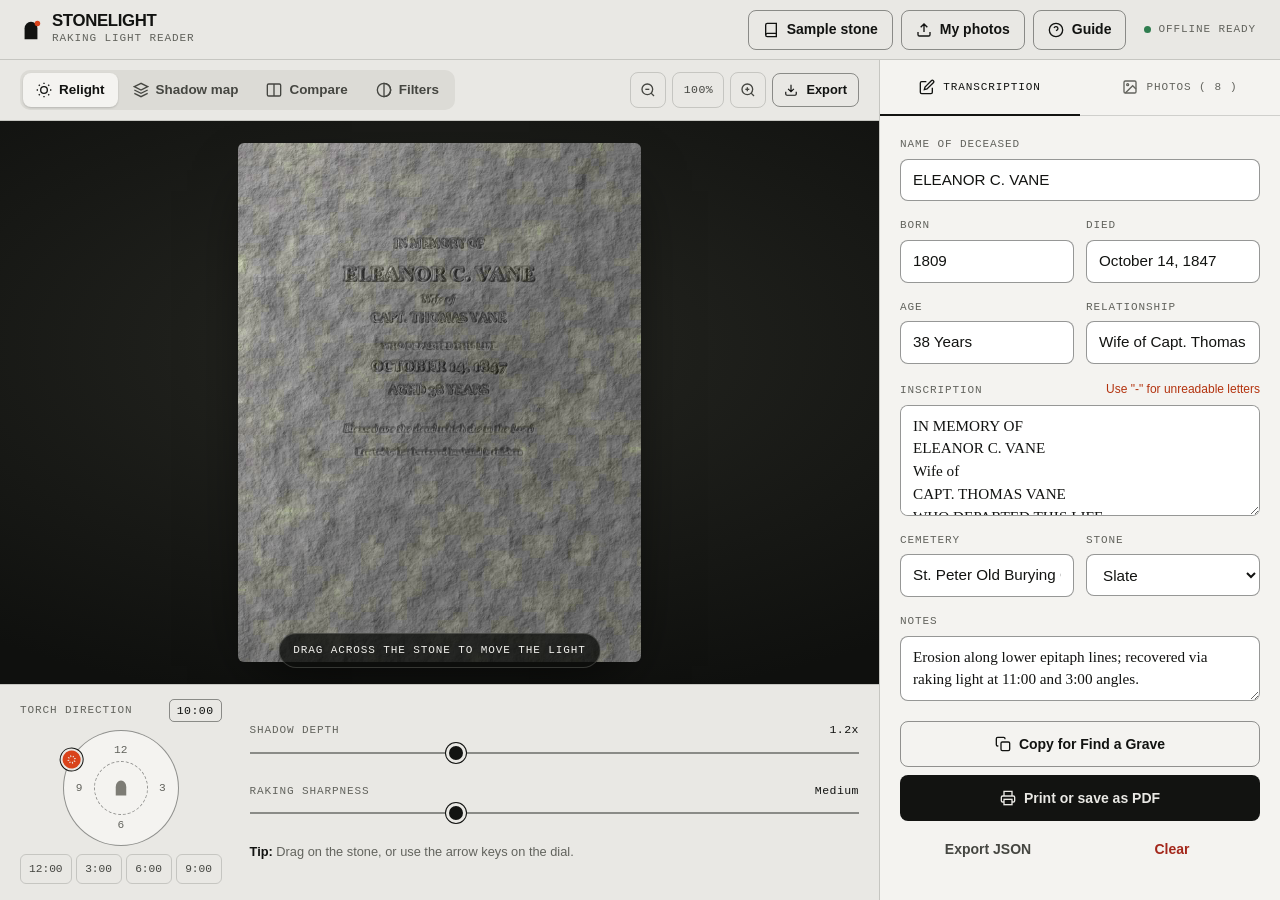
==== app.html @ de63bffd "Add landing page with live relight demo and redesign the app UI" ====
<!DOCTYPE html>
<html lang="en">
<head>
  <meta charset="UTF-8">
  <meta name="viewport" content="width=device-width, initial-scale=1.0">
  <title>Stonelight - Raking light reader</title>
  <link rel="icon" type="image/svg+xml" href="favicon.svg">
  <link rel="alternate icon" href="favicon.ico">
  <link rel="manifest" href="manifest.webmanifest">
  <meta name="theme-color" content="#e9e8e4">
  <link rel="stylesheet" href="css/base.css">
  <link rel="stylesheet" href="css/app.css">
</head>
<body class="app">
  <header class="app-header">
    <a class="brand" href="index.html" aria-label="Stonelight home">
      <span class="brand-icon">
        <svg viewBox="0 0 24 24" width="22" height="22" aria-hidden="true">
          <path d="M5 22V10a7 7 0 0 1 14 0v12z" fill="currentColor"/>
          <circle cx="19" cy="5" r="3" fill="var(--signal)"/>
        </svg>
      </span>
      <div>
        <h1 class="brand-title">Stonelight</h1>
        <p class="brand-desc">Raking light reader</p>
      </div>
    </a>

    <div class="header-actions">
      <button id="btn-load-sample" class="btn btn-secondary" title="Load calibrated reference sample stone">
        <svg viewBox="0 0 24 24" width="16" height="16" fill="none" stroke="currentColor" stroke-width="2">
          <path d="M4 19.5A2.5 2.5 0 0 1 6.5 17H20"/>
          <path d="M6.5 2H20v20H6.5A2.5 2.5 0 0 1 4 19.5v-15A2.5 2.5 0 0 1 6.5 2z"/>
        </svg>
        Sample stone
      </button>
      <button id="btn-open-upload" class="btn btn-secondary">
        <svg viewBox="0 0 24 24" width="16" height="16" fill="none" stroke="currentColor" stroke-width="2">
          <path d="M21 15v4a2 2 0 0 1-2 2H5a2 2 0 0 1-2-2v-4M17 8l-5-5-5 5M12 3v12"/>
        </svg>
        My photos
      </button>
      <button id="btn-open-guide" class="btn btn-secondary">
        <svg viewBox="0 0 24 24" width="16" height="16" fill="none" stroke="currentColor" stroke-width="2">
          <circle cx="12" cy="12" r="10"/>
          <path d="M9.09 9a3 3 0 0 1 5.83 1c0 2-3 3-3 3M12 17h.01"/>
        </svg>
        Guide
      </button>
      <span id="badge-offline" class="pill-badge pill-offline">
        <span class="status-dot"></span> Offline ready
      </span>
    </div>
  </header>

  <main class="main-layout">
    <section class="viewer-section">
      <div class="viewer-toolbar-tabs">
        <div class="tab-group">
          <button class="view-tab active" data-view="relight">
            <svg viewBox="0 0 24 24" width="16" height="16" fill="none" stroke="currentColor" stroke-width="2">
              <circle cx="12" cy="12" r="5"/>
              <line x1="12" y1="1" x2="12" y2="3"/>
              <line x1="12" y1="21" x2="12" y2="23"/>
              <line x1="4.22" y1="4.22" x2="5.64" y2="5.64"/>
              <line x1="18.36" y1="18.36" x2="19.78" y2="19.78"/>
              <line x1="1" y1="12" x2="3" y2="12"/>
              <line x1="21" y1="12" x2="23" y2="12"/>
              <line x1="4.22" y1="19.78" x2="5.64" y2="18.36"/>
              <line x1="18.36" y1="5.64" x2="19.78" y2="4.22"/>
            </svg>
            Relight
          </button>
          <button class="view-tab" data-view="shadowmap">
            <svg viewBox="0 0 24 24" width="16" height="16" fill="none" stroke="currentColor" stroke-width="2">
              <polygon points="12 2 2 7 12 12 22 7 12 2"/>
              <polyline points="2 17 12 22 22 17"/>
              <polyline points="2 12 12 17 22 12"/>
            </svg>
            Shadow map
          </button>
          <button class="view-tab" data-view="compare">
            <svg viewBox="0 0 24 24" width="16" height="16" fill="none" stroke="currentColor" stroke-width="2">
              <rect x="2" y="3" width="20" height="18" rx="2"/>
              <line x1="12" y1="3" x2="12" y2="21"/>
            </svg>
            Compare
          </button>
          <button class="view-tab" data-view="filter">
            <svg viewBox="0 0 24 24" width="16" height="16" fill="none" stroke="currentColor" stroke-width="2">
              <circle cx="12" cy="12" r="10"/>
              <path d="M12 2a10 10 0 0 1 0 20z"/>
            </svg>
            Filters
          </button>
        </div>

        <div class="viewer-actions">
          <button id="btn-zoom-out" class="icon-btn" title="Zoom Out" aria-label="Zoom Out">
            <svg viewBox="0 0 24 24" width="16" height="16" fill="none" stroke="currentColor" stroke-width="2">
              <circle cx="11" cy="11" r="8"/>
              <line x1="21" y1="21" x2="16.65" y2="16.65"/>
              <line x1="8" y1="11" x2="14" y2="11"/>
            </svg>
          </button>
          <button id="btn-zoom-reset" class="icon-btn text-btn" title="Reset Zoom">100%</button>
          <button id="btn-zoom-in" class="icon-btn" title="Zoom In" aria-label="Zoom In">
            <svg viewBox="0 0 24 24" width="16" height="16" fill="none" stroke="currentColor" stroke-width="2">
              <circle cx="11" cy="11" r="8"/>
              <line x1="21" y1="21" x2="16.65" y2="16.65"/>
              <line x1="11" y1="8" x2="11" y2="14"/>
              <line x1="8" y1="11" x2="14" y2="11"/>
            </svg>
          </button>
          <button id="btn-save-image" class="btn btn-secondary btn-sm" title="Save current view as PNG">
            <svg viewBox="0 0 24 24" width="14" height="14" fill="none" stroke="currentColor" stroke-width="2">
              <path d="M21 15v4a2 2 0 0 1-2 2H5a2 2 0 0 1-2-2v-4M7 10l5 5 5-5M12 15V3"/>
            </svg>
            Export
          </button>
        </div>
      </div>

      <div class="canvas-viewport" id="viewport-container">
        <canvas id="main-canvas" width="840" height="1080"></canvas>
        <p id="stage-hint" class="stage-hint">Drag across the stone to move the light</p>

        <div id="compare-overlay" class="compare-overlay hidden">
          <div class="compare-divider" id="compare-handle">
            <div class="divider-line"></div>
            <div class="divider-button">
              <svg viewBox="0 0 24 24" width="14" height="14" fill="currentColor">
                <path d="M8 7l-5 5 5 5V7zm8 0v10l5-5-5-5z"/>
              </svg>
            </div>
          </div>
          <div class="compare-badge compare-badge-left">Flash Photo (Flat)</div>
          <div class="compare-badge compare-badge-right">Stonelight Raking View</div>
        </div>

        <div id="loading-spinner" class="loading-spinner hidden">
          <div class="spinner"></div>
          <span id="loading-text">Synthesizing raking light...</span>
        </div>
      </div>

      <div class="controls-panel">
        <div id="relight-controls" class="control-row">
          <div class="dial-container">
            <div class="dial-header">
              <span class="control-label">Torch direction</span>
              <span id="torch-angle-text" class="angle-badge">12:00 (Top)</span>
            </div>
            <div class="clock-dial" id="orbit-dial" tabindex="0" role="slider" aria-label="Virtual Torch Angle" aria-valuemin="1" aria-valuemax="12" aria-valuenow="12" aria-valuetext="12:00 (Top)">
              <div class="clock-face-marks">
                <span class="mark m-12">12</span>
                <span class="mark m-3">3</span>
                <span class="mark m-6">6</span>
                <span class="mark m-9">9</span>
              </div>
              <div class="dial-center-stone">
                <svg viewBox="0 0 24 24" width="18" height="18" fill="currentColor">
                  <path d="M12 2C8 2 5 6 5 11v11h14V11c0-5-3-9-7-9z"/>
                </svg>
              </div>
              <div class="dial-needle" id="dial-needle">
                <div class="torch-dot" id="torch-dot">
                  <svg viewBox="0 0 24 24" width="14" height="14" fill="none" stroke="currentColor" stroke-width="2.5">
                    <path d="M12 2v4M12 18v4M4.93 4.93l2.83 2.83M16.24 16.24l2.83 2.83M2 12h4M18 12h4M4.93 19.07l2.83-2.83M16.24 7.76l2.83-2.83"/>
                  </svg>
                </div>
              </div>
            </div>
            <div class="dial-presets">
              <button class="btn-preset" data-hour="12" aria-label="Set torch to 12 o'clock">12:00</button>
              <button class="btn-preset" data-hour="3" aria-label="Set torch to 3 o'clock">3:00</button>
              <button class="btn-preset" data-hour="6" aria-label="Set torch to 6 o'clock">6:00</button>
              <button class="btn-preset" data-hour="9" aria-label="Set torch to 9 o'clock">9:00</button>
            </div>
          </div>

          <div class="sliders-container">
            <div class="slider-field">
              <div class="slider-label-row">
                <label for="slider-contrast">Shadow depth</label>
                <span id="contrast-val">1.2x</span>
              </div>
              <input type="range" id="slider-contrast" min="0.6" max="2.4" step="0.1" value="1.2">
            </div>

            <div class="slider-field">
              <div class="slider-label-row">
                <label for="slider-graze">Raking sharpness</label>
                <span id="graze-val">Medium</span>
              </div>
              <input type="range" id="slider-graze" min="1" max="4" step="1" value="2">
            </div>

            <div class="slider-hint">
              <span>Tip:</span> Drag on the stone, or use the arrow keys on the dial.
            </div>
          </div>
        </div>

        <div id="shadowmap-controls" class="control-row hidden">
          <div class="mode-options">
            <span class="control-label">Mode</span>
            <div class="pill-selector">
              <button class="pill-btn active" data-mapmode="relief">Chisel relief</button>
              <button class="pill-btn" data-mapmode="rubbing">Slate rubbing</button>
              <button class="pill-btn" data-mapmode="variance">Variance</button>
            </div>
          </div>
          <div class="slider-field shadow-slider-field">
            <div class="slider-label-row">
              <label for="slider-map-intensity">Feature Boost</label>
              <span id="map-intensity-val">1.4x</span>
            </div>
            <input type="range" id="slider-map-intensity" min="0.8" max="2.5" step="0.1" value="1.4">
          </div>
        </div>

        <div id="filter-controls" class="control-row hidden">
          <div class="mode-options">
            <span class="control-label">Filter</span>
            <div class="pill-selector">
              <button class="pill-btn active" data-filter="emboss">Emboss</button>
              <button class="pill-btn" data-filter="invert">Invert</button>
              <button class="pill-btn" data-filter="highpass">High-pass</button>
              <button class="pill-btn" data-filter="clahe">Contrast</button>
            </div>
          </div>
        </div>
      </div>
    </section>

    <aside class="sidebar-section">
      <div class="sidebar-tabs">
        <button class="side-tab active" data-side="transcribe">
          <svg viewBox="0 0 24 24" width="16" height="16" fill="none" stroke="currentColor" stroke-width="2">
            <path d="M11 4H4a2 2 0 0 0-2 2v14a2 2 0 0 0 2 2h14a2 2 0 0 0 2-2v-7M18.5 2.5a2.121 2.121 0 0 1 3 3L12 15l-4 1 1-4 9.5-9.5z"/>
          </svg>
          Transcription
        </button>
        <button class="side-tab" data-side="photos">
          <svg viewBox="0 0 24 24" width="16" height="16" fill="none" stroke="currentColor" stroke-width="2">
            <rect x="3" y="3" width="18" height="18" rx="2" ry="2"/>
            <circle cx="8.5" cy="8.5" r="1.5"/>
            <polyline points="21 15 16 10 5 21"/>
          </svg>
          Photos (<span id="photo-count-badge">8</span>)
        </button>
      </div>

      <div class="sidebar-content">
        <div id="side-pane-transcribe" class="side-pane active">
          <form id="transcription-form" class="card-form">
            <div class="form-group">
              <label for="f-name">Name of deceased</label>
              <input type="text" id="f-name" class="form-input" placeholder="e.g. ELEANOR C. VANE" value="ELEANOR C. VANE">
            </div>

            <div class="form-row-2">
              <div class="form-group">
                <label for="f-birth">Born</label>
                <input type="text" id="f-birth" class="form-input" placeholder="e.g. 1809" value="1809">
              </div>
              <div class="form-group">
                <label for="f-death">Died</label>
                <input type="text" id="f-death" class="form-input" placeholder="e.g. Oct 14, 1847" value="October 14, 1847">
              </div>
            </div>

            <div class="form-row-2">
              <div class="form-group">
                <label for="f-age">Age</label>
                <input type="text" id="f-age" class="form-input" placeholder="e.g. 38 Years" value="38 Years">
              </div>
              <div class="form-group">
                <label for="f-rel">Relationship</label>
                <input type="text" id="f-rel" class="form-input" placeholder="e.g. Wife of Capt. Thomas" value="Wife of Capt. Thomas Vane">
              </div>
            </div>

            <div class="form-group">
              <div class="field-label-row">
                <label for="f-inscription">Inscription</label>
                <span class="field-sub">Use "-" for unreadable letters</span>
              </div>
              <textarea id="f-inscription" class="form-textarea" rows="4" placeholder="Type letters as read under raking light...">IN MEMORY OF
ELEANOR C. VANE
Wife of
CAPT. THOMAS VANE
WHO DEPARTED THIS LIFE
OCTOBER 14, 1847
AGED 38 YEARS
Blessed are the dead which die in the Lord
Erected by her bereaved husband & children</textarea>
            </div>

            <div class="form-row-2">
              <div class="form-group">
                <label for="f-cemetery">Cemetery</label>
                <input type="text" id="f-cemetery" class="form-input" placeholder="e.g. St. Peter Old Burying Ground" value="St. Peter Old Burying Ground">
              </div>
              <div class="form-group">
                <label for="f-material">Stone</label>
                <select id="f-material" class="form-select">
                  <option value="Slate" selected>Slate</option>
                  <option value="Sandstone">Sandstone</option>
                  <option value="Marble">Marble</option>
                  <option value="Limestone">Limestone</option>
                  <option value="Granite">Granite</option>
                  <option value="Other">Other / Unknown</option>
                </select>
              </div>
            </div>

            <div class="form-group">
              <label for="f-notes">Notes</label>
              <textarea id="f-notes" class="form-textarea" rows="2" placeholder="e.g. Surface erosion on lower third; illegible in flat sunlight">Erosion along lower epitaph lines; recovered via raking light at 11:00 and 3:00 angles.</textarea>
            </div>

            <div class="card-actions">
              <button type="button" id="btn-copy-findagrave" class="btn btn-secondary">
                <svg viewBox="0 0 24 24" width="16" height="16" fill="none" stroke="currentColor" stroke-width="2">
                  <rect x="9" y="9" width="13" height="13" rx="2" ry="2"/>
                  <path d="M5 15H4a2 2 0 0 1-2-2V4a2 2 0 0 1 2-2h9a2 2 0 0 1 2 2v1"/>
                </svg>
                Copy for Find a Grave
              </button>
              <button type="button" id="btn-print-card" class="btn btn-primary">
                <svg viewBox="0 0 24 24" width="16" height="16" fill="none" stroke="currentColor" stroke-width="2">
                  <polyline points="6 9 6 2 18 2 18 9"/>
                  <path d="M6 18H4a2 2 0 0 1-2-2v-5a2 2 0 0 1 2-2h16a2 2 0 0 1 2 2v5a2 2 0 0 1-2 2h-2"/>
                  <rect x="6" y="14" width="12" height="8"/>
                </svg>
                Print or save as PDF
              </button>
              <button type="button" id="btn-export-json" class="btn btn-subtle">Export JSON</button>
              <button type="button" id="btn-reset-form" class="btn btn-subtle text-danger">Clear</button>
            </div>
          </form>
        </div>

        <div id="side-pane-photos" class="side-pane">
          <div class="upload-dropzone" id="dropzone">
            <input type="file" id="file-input" multiple accept="image/jpeg,image/png,image/webp" class="file-input-hidden">
            <div class="drop-icon">
              <svg viewBox="0 0 24 24" width="32" height="32" fill="none" stroke="currentColor" stroke-width="1.5">
                <path d="M21 15v4a2 2 0 0 1-2 2H5a2 2 0 0 1-2-2v-4M17 8l-5-5-5 5M12 3v12"/>
              </svg>
            </div>
            <p class="drop-title">Drop 4 to 8 photos of one stone</p>
            <p class="drop-sub">Phone torch photos taken around the clock face</p>
            <button type="button" id="btn-browse-files" class="btn btn-secondary btn-sm">Browse Files</button>
          </div>

          <div class="photo-tools">
            <button id="btn-auto-angles" class="btn btn-secondary btn-sm" title="Analyze brightness centroid to estimate torch angles">
              Auto-Detect Angles
            </button>
            <button id="btn-reset-photos" class="btn btn-subtle btn-sm text-danger">Reset to Sample</button>
          </div>

          <div id="photo-warning-box" class="warning-banner hidden"></div>

          <div class="photo-grid" id="photo-thumb-grid"></div>
        </div>
      </div>
    </aside>
  </main>

  <div id="modal-guide" class="modal-backdrop hidden" role="dialog" aria-modal="true" aria-labelledby="guide-title">
    <div class="modal-card">
      <div class="modal-header">
        <h2 id="guide-title" class="modal-title">How to shoot at the stone</h2>
        <button id="btn-close-guide" class="icon-btn" aria-label="Close modal">
          <svg viewBox="0 0 24 24" width="18" height="18" fill="none" stroke="currentColor" stroke-width="2">
            <line x1="18" y1="6" x2="6" y2="18"/>
            <line x1="6" y1="6" x2="18" y2="18"/>
          </svg>
        </button>
      </div>
      <div class="modal-body guide-content">
        <div class="guide-step">
          <div class="step-num">1</div>
          <div class="step-text">
            <h3>Prop the Phone Still</h3>
            <p>Do not hold the phone by hand between shots. Prop it on a beanbag, stone, or ground stick facing the inscription. Every photo must cover the exact same view.</p>
          </div>
        </div>

        <div class="guide-step">
          <div class="step-num">2</div>
          <div class="step-text">
            <h3>Lock Camera Exposure (AE/AF)</h3>
            <p>Tap and hold the phone screen on the carving until AE/AF Lock appears. This stops the camera from brightening shadows or changing focus between torch angles.</p>
          </div>
        </div>

        <div class="guide-step">
          <div class="step-num">3</div>
          <div class="step-text">
            <h3>Take One Flash Photo</h3>
            <p>Take one flat flash or sunlight photo first to capture overall stone tone and layout as a baseline.</p>
          </div>
        </div>

        <div class="guide-step">
          <div class="step-num">4</div>
          <div class="step-text">
            <h3>Sweep the Torch at 6–8 Clock Points</h3>
            <p>Turn on a torch or phone light. Hold it 30–60 cm away at a low grazing angle (15° to 20° above the stone surface). Take a shot at 12:00, 2:00, 4:00, 6:00, 8:00, and 10:00.</p>
          </div>
        </div>

        <div class="guide-warning">
          <h4>Preservation Ethics: Never Touch or Harm Historic Stones</h4>
          <p>Never apply shaving cream, chalk, flour, wire brushes, or harsh chemicals to stones. Raking light works purely through physics and optical shadows, leaving fragile headstones unharmed.</p>
        </div>
      </div>
      <div class="modal-footer">
        <button id="btn-guide-ok" class="btn btn-primary">Got it</button>
      </div>
    </div>
  </div>

  <div id="modal-clock" class="modal-backdrop hidden" role="dialog" aria-modal="true" aria-labelledby="clock-title">
    <div class="modal-card modal-clock-card">
      <div class="modal-header">
        <h3 id="clock-title" class="modal-title">Tag Torch Clock Position</h3>
        <button id="btn-close-clock" class="icon-btn" aria-label="Close clock picker">
          <svg viewBox="0 0 24 24" width="18" height="18" fill="none" stroke="currentColor" stroke-width="2">
            <line x1="18" y1="6" x2="6" y2="18"/>
            <line x1="6" y1="6" x2="18" y2="18"/>
          </svg>
        </button>
      </div>
      <div class="modal-body">
        <p class="clock-prompt">Where was the torch held for this photo?</p>
        <div class="clock-picker-grid" id="clock-picker-buttons">
          <button class="clock-pick-btn" data-hour="12">12:00 (Top)</button>
          <button class="clock-pick-btn" data-hour="1">1:00</button>
          <button class="clock-pick-btn" data-hour="2">2:00</button>
          <button class="clock-pick-btn" data-hour="3">3:00 (Right)</button>
          <button class="clock-pick-btn" data-hour="4">4:00</button>
          <button class="clock-pick-btn" data-hour="5">5:00</button>
          <button class="clock-pick-btn" data-hour="6">6:00 (Bottom)</button>
          <button class="clock-pick-btn" data-hour="7">7:00</button>
          <button class="clock-pick-btn" data-hour="8">8:00</button>
          <button class="clock-pick-btn" data-hour="9">9:00 (Left)</button>
          <button class="clock-pick-btn" data-hour="10">10:00</button>
          <button class="clock-pick-btn" data-hour="11">11:00</button>
          <button class="clock-pick-btn clock-pick-flash" data-hour="flash">Flash / Flat Ambient</button>
        </div>
      </div>
    </div>
  </div>

  <div id="print-sheet" class="print-sheet">
    <div class="print-header">
      <h2>Stonelight Memorial Transcription Record</h2>
      <p class="print-subtitle">Non-destructive raking light archival transcription</p>
    </div>

    <div class="print-images-row">
      <div class="print-image-box">
        <span class="print-img-label">Recorded Raking / Shadow View</span>
        <img id="print-img-relit" src="sample/torch_3.jpg" alt="Enhanced Stone Inscription">
      </div>
      <div class="print-image-box">
        <span class="print-img-label">Reference Flat View</span>
        <img id="print-img-flash" src="sample/flash.jpg" alt="Reference Flat Photo">
      </div>
    </div>

    <table class="print-table">
      <tr>
        <th style="width: 28%;">Name of Deceased</th>
        <td id="pr-name" style="font-weight: bold; font-size: 1.15em;"></td>
      </tr>
      <tr>
        <th>Birth & Death Dates</th>
        <td>Born: <span id="pr-birth"></span> | Died: <span id="pr-death"></span> (Age: <span id="pr-age"></span>)</td>
      </tr>
      <tr>
        <th>Family / Relationship</th>
        <td id="pr-rel"></td>
      </tr>
      <tr>
        <th>Cemetery & Material</th>
        <td><span id="pr-cemetery"></span> (<span id="pr-material"></span> stone)</td>
      </tr>
      <tr>
        <th>Complete Inscription</th>
        <td id="pr-inscription" style="white-space: pre-wrap; font-family: Georgia, serif; line-height: 1.6;"></td>
      </tr>
      <tr>
        <th>Field Notes & Condition</th>
        <td id="pr-notes"></td>
      </tr>
      <tr>
        <th>Recording Method</th>
        <td>Multi-directional raking light synthesis (Stonelight). No chemical or physical contact made with monument.</td>
      </tr>
    </table>
  </div>

  <script src="js/relight.js"></script>
  <script src="js/shadowmap.js"></script>
  <script src="js/transcribe.js"></script>
  <script src="js/guide.js"></script>
  <script src="js/app.js"></script>
</body>
</html>
---- css/base.css ----
:root {
  --paper: #e9e8e4;
  --paper-raised: #f4f3f0;
  --paper-sunk: #dcdbd6;
  --ink: #121311;
  --ink-soft: #454641;
  --ink-faint: #62635d;
  --stone: #7d7c75;
  --line: rgba(18, 19, 17, 0.16);
  --line-strong: rgba(18, 19, 17, 0.44);
  --night: #0f100e;
  --night-raised: #1b1c19;
  --on-night: #f1f0ec;
  --on-night-soft: #adada6;
  --line-night: rgba(241, 240, 236, 0.18);
  --signal: #d9431b;
  --signal-deep: #b3330f;
  --font-sans: -apple-system, BlinkMacSystemFont, "Segoe UI Variable Display", "Segoe UI", Roboto, "Helvetica Neue", Arial, sans-serif;
  --font-mono: ui-monospace, "SF Mono", "Cascadia Mono", "Segoe UI Mono", Consolas, "Liberation Mono", Menlo, monospace;
  --font-serif: "Iowan Old Style", "Palatino Linotype", Palatino, Georgia, serif;
  --ease-out: cubic-bezier(0.22, 1, 0.36, 1);
  --gutter: clamp(16px, 4vw, 56px);
}

*, *::before, *::after {
  box-sizing: border-box;
  margin: 0;
  padding: 0;
}

html {
  -webkit-text-size-adjust: 100%;
  text-size-adjust: 100%;
}

body {
  font-family: var(--font-sans);
  font-size: 1rem;
  line-height: 1.5;
  color: var(--ink);
  background-color: var(--paper);
  -webkit-font-smoothing: antialiased;
}

img, canvas, svg {
  display: block;
  max-width: 100%;
}

a {
  color: inherit;
}

button, input, select, textarea {
  font: inherit;
  color: inherit;
}

:focus-visible {
  outline: 2px solid var(--signal-deep);
  outline-offset: 3px;
}

.mono {
  font-family: var(--font-mono);
  font-size: 0.72rem;
  letter-spacing: 0.08em;
  text-transform: uppercase;
}

.skip-link {
  position: absolute;
  left: 12px;
  top: -60px;
  z-index: 100;
  padding: 10px 16px;
  background: var(--ink);
  color: var(--paper);
  border-radius: 6px;
  text-decoration: none;
}

.skip-link:focus {
  top: 12px;
}

.hidden {
  display: none !important;
}
---- css/app.css ----
body.app {
  display: flex;
  flex-direction: column;
  height: 100vh;
  height: 100dvh;
  overflow: hidden;
}

.app-header {
  display: flex;
  align-items: center;
  justify-content: space-between;
  gap: 16px;
  min-height: 60px;
  padding: 8px 20px;
  background-color: var(--paper);
  border-bottom: 1px solid var(--line);
}

.brand {
  display: flex;
  align-items: center;
  gap: 10px;
  color: var(--ink);
  text-decoration: none;
}

.brand-icon {
  display: flex;
}

.brand-title {
  font-size: 1.05rem;
  font-weight: 700;
  line-height: 1.1;
  letter-spacing: -0.02em;
  text-transform: uppercase;
}

.brand-desc {
  font-family: var(--font-mono);
  font-size: 0.69rem;
  letter-spacing: 0.08em;
  text-transform: uppercase;
  color: var(--ink-faint);
}

.header-actions {
  display: flex;
  align-items: center;
  gap: 8px;
}

.btn {
  display: inline-flex;
  align-items: center;
  justify-content: center;
  gap: 8px;
  min-height: 40px;
  padding: 0 14px;
  border: 1px solid transparent;
  border-radius: 8px;
  font-size: 0.875rem;
  font-weight: 600;
  white-space: nowrap;
  cursor: pointer;
  user-select: none;
  -webkit-user-select: none;
  transition: transform 100ms ease-out, background-color 160ms ease, border-color 160ms ease, color 160ms ease;
}

.btn:active,
.icon-btn:active,
.btn-preset:active,
.clock-pick-btn:active {
  transform: scale(0.97);
}

.btn-primary {
  background-color: var(--ink);
  color: var(--paper);
}

.btn-primary:hover {
  background-color: #2b2c28;
}

.btn-secondary {
  background-color: transparent;
  color: var(--ink);
  border-color: var(--line-strong);
}

.btn-secondary:hover {
  background-color: rgba(18, 19, 17, 0.06);
  border-color: var(--ink);
}

.btn-subtle {
  background-color: transparent;
  color: var(--ink-soft);
}

.btn-subtle:hover {
  color: var(--ink);
  background-color: rgba(18, 19, 17, 0.06);
}

.btn-sm {
  min-height: 34px;
  padding: 0 11px;
  font-size: 0.8rem;
}

.text-danger {
  color: #a3271b;
}

.icon-btn {
  display: inline-flex;
  align-items: center;
  justify-content: center;
  width: 36px;
  height: 36px;
  border: 1px solid var(--line);
  border-radius: 8px;
  background-color: transparent;
  color: var(--ink-soft);
  cursor: pointer;
  transition: transform 100ms ease-out, background-color 160ms ease, color 160ms ease;
}

.icon-btn:hover {
  color: var(--ink);
  background-color: rgba(18, 19, 17, 0.06);
}

.text-btn {
  width: auto;
  min-width: 52px;
  padding: 0 8px;
  font-family: var(--font-mono);
  font-size: 0.72rem;
  letter-spacing: 0.04em;
}

.pill-badge {
  display: inline-flex;
  align-items: center;
  gap: 7px;
  padding: 0 4px 0 10px;
  font-family: var(--font-mono);
  font-size: 0.69rem;
  letter-spacing: 0.08em;
  text-transform: uppercase;
  color: var(--ink-faint);
  white-space: nowrap;
}

.pill-offline .status-dot {
  width: 7px;
  height: 7px;
  border-radius: 50%;
  background-color: #2f7d4f;
}

.main-layout {
  display: grid;
  grid-template-columns: minmax(0, 1fr) 400px;
  flex: 1;
  min-height: 0;
}

.viewer-section {
  position: relative;
  display: flex;
  flex-direction: column;
  min-height: 0;
  border-right: 1px solid var(--line);
}

.viewer-toolbar-tabs {
  display: flex;
  align-items: center;
  justify-content: space-between;
  gap: 12px;
  padding: 10px 20px;
  background-color: var(--paper);
  border-bottom: 1px solid var(--line);
}

.tab-group,
.pill-selector {
  display: flex;
  gap: 2px;
  padding: 3px;
  border-radius: 10px;
  background-color: var(--paper-sunk);
}

.view-tab,
.pill-btn {
  display: inline-flex;
  align-items: center;
  justify-content: center;
  gap: 7px;
  min-height: 34px;
  padding: 0 13px;
  border: 0;
  border-radius: 8px;
  background-color: transparent;
  color: var(--ink-soft);
  font-size: 0.84rem;
  font-weight: 600;
  white-space: nowrap;
  cursor: pointer;
  transition: background-color 180ms ease, color 180ms ease, box-shadow 180ms ease;
}

.view-tab:hover,
.pill-btn:hover {
  color: var(--ink);
}

.view-tab.active,
.pill-btn.active {
  color: var(--ink);
  background-color: var(--paper-raised);
  box-shadow: 0 1px 2px rgba(18, 19, 17, 0.18);
}

.viewer-actions {
  display: flex;
  align-items: center;
  gap: 6px;
  flex-shrink: 0;
}

.canvas-viewport {
  position: relative;
  flex: 1;
  min-height: 0;
  display: flex;
  align-items: center;
  justify-content: center;
  padding: 22px;
  background: radial-gradient(120% 90% at 50% 40%, #262722 0%, var(--night) 72%);
  overflow: hidden;
  user-select: none;
  -webkit-user-select: none;
}

#main-canvas {
  max-width: 100%;
  max-height: 100%;
  border-radius: 6px;
  box-shadow: 0 26px 60px -22px rgba(0, 0, 0, 0.85);
  touch-action: pan-y;
  cursor: crosshair;
  transition: transform 320ms var(--ease-out);
}

.stage-hint {
  position: absolute;
  left: 50%;
  bottom: 16px;
  transform: translateX(-50%);
  padding: 8px 14px;
  border: 1px solid var(--line-night);
  border-radius: 999px;
  background-color: rgba(15, 16, 14, 0.78);
  color: var(--on-night);
  font-family: var(--font-mono);
  font-size: 0.69rem;
  letter-spacing: 0.08em;
  text-transform: uppercase;
  white-space: nowrap;
  pointer-events: none;
  transition: opacity 300ms ease;
}

.stage-hint.is-done {
  opacity: 0;
}

.compare-overlay {
  position: absolute;
  inset: 0;
  pointer-events: none;
}

.compare-divider {
  position: absolute;
  top: 0;
  bottom: 0;
  left: 50%;
  width: 44px;
  transform: translateX(-50%);
  display: flex;
  align-items: center;
  justify-content: center;
  pointer-events: auto;
  cursor: ew-resize;
  touch-action: none;
}

.divider-line {
  position: absolute;
  top: 0;
  bottom: 0;
  left: 21px;
  width: 2px;
  background-color: var(--on-night);
}

.divider-button {
  z-index: 10;
  display: flex;
  align-items: center;
  justify-content: center;
  width: 34px;
  height: 34px;
  border-radius: 50%;
  background-color: var(--on-night);
  color: var(--ink);
  box-shadow: 0 2px 10px rgba(0, 0, 0, 0.5);
}

.compare-badge {
  position: absolute;
  top: 14px;
  padding: 5px 10px;
  border: 1px solid var(--line-night);
  border-radius: 6px;
  background-color: rgba(15, 16, 14, 0.78);
  color: var(--on-night);
  font-family: var(--font-mono);
  font-size: 0.69rem;
  letter-spacing: 0.08em;
  text-transform: uppercase;
  pointer-events: none;
}

.compare-badge-left {
  left: 16px;
}

.compare-badge-right {
  right: 16px;
}

.loading-spinner {
  position: absolute;
  inset: 0;
  z-index: 20;
  display: flex;
  flex-direction: column;
  align-items: center;
  justify-content: center;
  gap: 12px;
  background-color: rgba(15, 16, 14, 0.82);
  color: var(--on-night);
  font-size: 0.9rem;
}

.spinner {
  width: 34px;
  height: 34px;
  border: 2px solid var(--line-night);
  border-top-color: var(--on-night);
  border-radius: 50%;
  animation: spin 0.8s linear infinite;
}

@keyframes spin {
  to { transform: rotate(360deg); }
}

.controls-panel {
  padding: 14px 20px 16px;
  background-color: var(--paper);
  border-top: 1px solid var(--line);
}

.control-row {
  display: flex;
  align-items: center;
  gap: 28px;
}

.dial-container {
  display: flex;
  flex-direction: column;
  align-items: center;
  gap: 8px;
  flex-shrink: 0;
}

.dial-header {
  display: flex;
  align-items: center;
  justify-content: space-between;
  gap: 12px;
  width: 100%;
}

.control-label,
.slider-label-row label,
.form-group label {
  font-family: var(--font-mono);
  font-size: 0.69rem;
  font-weight: 400;
  letter-spacing: 0.08em;
  text-transform: uppercase;
  color: var(--ink-faint);
}

.angle-badge,
.slider-label-row span {
  font-family: var(--font-mono);
  font-size: 0.72rem;
  letter-spacing: 0.04em;
  color: var(--ink);
  font-variant-numeric: tabular-nums;
}

.angle-badge {
  padding: 2px 7px;
  border: 1px solid var(--line-strong);
  border-radius: 5px;
}

.clock-dial {
  position: relative;
  display: flex;
  align-items: center;
  justify-content: center;
  width: 116px;
  height: 116px;
  border: 1px solid var(--line-strong);
  border-radius: 50%;
  background-color: var(--paper-raised);
  cursor: grab;
  touch-action: none;
}

.clock-dial::before {
  content: "";
  position: absolute;
  inset: 30px;
  border: 1px dashed var(--line-strong);
  border-radius: 50%;
}

.clock-dial:active {
  cursor: grabbing;
}

.clock-face-marks .mark {
  position: absolute;
  padding: 2px;
  font-family: var(--font-mono);
  font-size: 0.7rem;
  color: var(--ink-faint);
}

.mark.m-12 { top: 9px; left: 50%; transform: translateX(-50%); }
.mark.m-3 { right: 10px; top: 50%; transform: translateY(-50%); }
.mark.m-6 { bottom: 9px; left: 50%; transform: translateX(-50%); }
.mark.m-9 { left: 10px; top: 50%; transform: translateY(-50%); }

.dial-center-stone {
  position: absolute;
  display: flex;
  align-items: center;
  justify-content: center;
  width: 30px;
  height: 30px;
  color: var(--stone);
  pointer-events: none;
}

.dial-needle {
  position: absolute;
  inset: 0;
  pointer-events: none;
  transform-origin: center center;
}

.torch-dot {
  position: absolute;
  top: -11px;
  left: calc(50% - 11px);
  display: flex;
  align-items: center;
  justify-content: center;
  width: 22px;
  height: 22px;
  border: 2px solid var(--paper);
  border-radius: 50%;
  outline: 1px solid var(--ink);
  background-color: var(--signal);
  color: var(--paper);
}

.torch-dot svg {
  width: 10px;
  height: 10px;
}

.dial-presets {
  display: flex;
  gap: 4px;
}

.btn-preset {
  display: inline-flex;
  align-items: center;
  justify-content: center;
  min-width: 46px;
  min-height: 30px;
  padding: 0 8px;
  border: 1px solid var(--line);
  border-radius: 6px;
  background-color: transparent;
  color: var(--ink-soft);
  font-family: var(--font-mono);
  font-size: 0.7rem;
  cursor: pointer;
  transition: transform 100ms ease-out, border-color 160ms ease, color 160ms ease;
}

.btn-preset:hover {
  color: var(--ink);
  border-color: var(--ink);
}

.sliders-container {
  flex: 1;
  display: flex;
  flex-direction: column;
  gap: 8px;
  min-width: 0;
}

.slider-field {
  min-width: 0;
}

.shadow-slider-field {
  flex: 1;
  max-width: 320px;
}

.slider-label-row {
  display: flex;
  align-items: baseline;
  justify-content: space-between;
  gap: 12px;
}

input[type="range"] {
  -webkit-appearance: none;
  appearance: none;
  width: 100%;
  height: 28px;
  background: transparent;
  cursor: pointer;
}

input[type="range"]::-webkit-slider-runnable-track {
  height: 2px;
  background-color: var(--line-strong);
}

input[type="range"]::-moz-range-track {
  height: 2px;
  background-color: var(--line-strong);
}

input[type="range"]::-webkit-slider-thumb {
  -webkit-appearance: none;
  width: 20px;
  height: 20px;
  margin-top: -9px;
  border: 3px solid var(--paper);
  border-radius: 50%;
  background-color: var(--ink);
  box-shadow: 0 0 0 1px var(--ink);
}

input[type="range"]::-moz-range-thumb {
  width: 14px;
  height: 14px;
  border: 3px solid var(--paper);
  border-radius: 50%;
  background-color: var(--ink);
  box-shadow: 0 0 0 1px var(--ink);
}

.slider-hint {
  font-size: 0.8rem;
  color: var(--ink-faint);
}

.slider-hint span {
  font-weight: 600;
  color: var(--ink);
}

.mode-options {
  display: flex;
  align-items: center;
  gap: 12px;
  flex-wrap: wrap;
}

.sidebar-section {
  display: flex;
  flex-direction: column;
  min-height: 0;
  background-color: var(--paper-raised);
}

.sidebar-tabs {
  display: grid;
  grid-template-columns: 1fr 1fr;
  box-shadow: inset 0 -1px 0 var(--line);
}

.side-tab {
  display: inline-flex;
  align-items: center;
  justify-content: center;
  gap: 8px;
  min-height: 56px;
  padding: 0 10px;
  border: 0;
  border-bottom: 2px solid transparent;
  background-color: transparent;
  color: var(--ink-faint);
  font-family: var(--font-mono);
  font-size: 0.69rem;
  letter-spacing: 0.08em;
  text-transform: uppercase;
  cursor: pointer;
  transition: color 160ms ease, border-color 160ms ease;
}

.side-tab:hover {
  color: var(--ink);
}

.side-tab.active {
  color: var(--ink);
  border-bottom-color: var(--ink);
}

.sidebar-content {
  flex: 1;
  min-height: 0;
  padding: 20px;
  overflow-y: auto;
}

.side-pane {
  display: none;
}

.side-pane.active {
  display: block;
}

.card-form {
  display: flex;
  flex-direction: column;
  gap: 16px;
}

.form-group {
  display: flex;
  flex-direction: column;
  gap: 6px;
  min-width: 0;
}

.form-row-2 {
  display: grid;
  grid-template-columns: 1fr 1fr;
  gap: 12px;
}

.field-label-row {
  display: flex;
  align-items: baseline;
  justify-content: space-between;
  gap: 8px;
}

.field-sub {
  font-size: 0.75rem;
  color: var(--signal-deep);
}

.form-input,
.form-select,
.form-textarea {
  width: 100%;
  min-height: 42px;
  padding: 9px 12px;
  border: 1px solid var(--line-strong);
  border-radius: 8px;
  background-color: #ffffff;
  color: var(--ink);
  font-size: 0.95rem;
  transition: border-color 160ms ease;
}

.form-input:hover,
.form-select:hover,
.form-textarea:hover {
  border-color: var(--ink);
}

.form-input::placeholder,
.form-textarea::placeholder {
  color: var(--ink-faint);
}

.form-textarea {
  font-family: var(--font-serif);
  line-height: 1.5;
  resize: vertical;
}

.card-actions {
  display: grid;
  grid-template-columns: 1fr 1fr;
  gap: 8px;
  margin-top: 4px;
}

#btn-copy-findagrave,
#btn-print-card {
  grid-column: 1 / -1;
  min-height: 46px;
}

.upload-dropzone {
  display: flex;
  flex-direction: column;
  align-items: center;
  gap: 6px;
  padding: 26px 16px;
  border: 1px dashed var(--line-strong);
  border-radius: 12px;
  background-color: var(--paper);
  text-align: center;
  cursor: pointer;
  transition: border-color 160ms ease, background-color 160ms ease;
}

.upload-dropzone:hover,
.upload-dropzone.dragover {
  border-color: var(--ink);
  background-color: var(--paper-sunk);
}

.file-input-hidden {
  display: none;
}

.drop-icon {
  color: var(--ink-faint);
}

.drop-title {
  font-weight: 700;
  letter-spacing: -0.01em;
}

.drop-sub {
  margin-bottom: 8px;
  font-size: 0.86rem;
  color: var(--ink-faint);
}

.photo-tools {
  display: flex;
  align-items: center;
  justify-content: space-between;
  gap: 8px;
  margin-top: 14px;
}

.warning-banner {
  margin-top: 12px;
  padding: 10px 12px;
  border: 1px solid #a3271b;
  border-radius: 8px;
  background-color: #fbeeeb;
  color: #7c1c13;
  font-size: 0.86rem;
}

.photo-grid {
  display: grid;
  grid-template-columns: repeat(2, minmax(0, 1fr));
  gap: 10px;
  margin-top: 14px;
}

.photo-card {
  position: relative;
  overflow: hidden;
  border: 1px solid var(--line-strong);
  border-radius: 8px;
  background-color: var(--night);
  cursor: pointer;
  transition: border-color 160ms ease, transform 100ms ease-out;
}

.photo-card:hover {
  border-color: var(--ink);
}

.photo-card:active {
  transform: scale(0.98);
}

.photo-thumb {
  width: 100%;
  height: 112px;
  object-fit: cover;
}

.photo-badge {
  position: absolute;
  left: 6px;
  bottom: 6px;
  padding: 2px 6px;
  border-radius: 4px;
  background-color: var(--paper);
  color: var(--ink);
  font-family: var(--font-mono);
  font-size: 0.69rem;
  letter-spacing: 0.04em;
}

.photo-tag-btn {
  position: absolute;
  right: 6px;
  top: 6px;
  padding: 3px 7px;
  border: 1px solid var(--line-night);
  border-radius: 4px;
  background-color: rgba(15, 16, 14, 0.78);
  color: var(--on-night);
  font-family: var(--font-mono);
  font-size: 0.69rem;
  letter-spacing: 0.06em;
  text-transform: uppercase;
  cursor: pointer;
}

.modal-backdrop {
  position: fixed;
  inset: 0;
  z-index: 50;
  display: flex;
  align-items: center;
  justify-content: center;
  padding: 16px;
  background-color: rgba(15, 16, 14, 0.5);
  -webkit-backdrop-filter: blur(6px);
  backdrop-filter: blur(6px);
}

.modal-card {
  display: flex;
  flex-direction: column;
  width: min(580px, 100%);
  max-height: calc(100dvh - 32px);
  overflow: hidden;
  border-radius: 16px;
  background-color: var(--paper-raised);
  box-shadow: 0 30px 80px -20px rgba(0, 0, 0, 0.55);
  animation: modal-in 280ms var(--ease-out);
}

@keyframes modal-in {
  from {
    opacity: 0;
    transform: translateY(10px) scale(0.97);
  }
}

.modal-clock-card {
  width: min(420px, 100%);
}

.modal-header {
  display: flex;
  align-items: center;
  justify-content: space-between;
  gap: 12px;
  padding: 16px 20px;
  border-bottom: 1px solid var(--line);
}

.modal-title {
  font-size: 1.1rem;
  font-weight: 700;
  line-height: 1.2;
  letter-spacing: -0.02em;
}

.modal-body {
  padding: 20px;
  overflow-y: auto;
}

.modal-footer {
  display: flex;
  justify-content: flex-end;
  padding: 14px 20px;
  border-top: 1px solid var(--line);
}

.guide-step {
  display: flex;
  gap: 14px;
  margin-bottom: 18px;
}

.step-num {
  flex-shrink: 0;
  width: 26px;
  padding-top: 3px;
  font-family: var(--font-mono);
  font-size: 0.72rem;
  color: var(--signal-deep);
}

.step-num::before {
  content: "0";
}

.step-text h3 {
  font-size: 1rem;
  font-weight: 700;
  letter-spacing: -0.01em;
}

.step-text p {
  margin-top: 4px;
  font-size: 0.92rem;
  color: var(--ink-soft);
}

.guide-warning {
  padding: 14px 16px;
  border: 1px solid var(--ink);
  border-radius: 10px;
}

.guide-warning h4 {
  font-size: 0.95rem;
  font-weight: 700;
}

.guide-warning p {
  margin-top: 4px;
  font-size: 0.88rem;
  color: var(--ink-soft);
}

.clock-prompt {
  margin-bottom: 14px;
  color: var(--ink-soft);
}

.clock-picker-grid {
  display: grid;
  grid-template-columns: repeat(3, minmax(0, 1fr));
  gap: 8px;
}

.clock-pick-btn {
  min-height: 44px;
  padding: 6px 8px;
  border: 1px solid var(--line-strong);
  border-radius: 8px;
  background-color: #ffffff;
  color: var(--ink);
  font-size: 0.86rem;
  cursor: pointer;
  transition: transform 100ms ease-out, border-color 160ms ease;
}

.clock-pick-btn:hover {
  border-color: var(--ink);
}

.clock-pick-btn.btn-primary {
  border-color: var(--ink);
  background-color: var(--ink);
  color: var(--paper);
}

.clock-pick-flash {
  grid-column: span 3;
}

.print-sheet {
  display: none;
}

@media print {
  body {
    background: #fff !important;
    color: #111 !important;
  }

  .app-header,
  .viewer-section,
  .sidebar-section,
  .modal-backdrop {
    display: none !important;
  }

  .print-sheet {
    display: block !important;
    padding: 15mm 20mm;
    max-width: 190mm;
    margin: 0 auto;
    font-family: var(--font-serif);
    color: #111;
  }

  .print-header {
    text-align: center;
    border-bottom: 2px solid #222;
    padding-bottom: 10px;
    margin-bottom: 14px;
  }

  .print-header h2 {
    font-size: 1.4rem;
    margin-bottom: 4px;
    letter-spacing: 0.02em;
  }

  .print-subtitle {
    font-size: 0.82rem;
    color: #555;
    font-style: italic;
  }

  .print-images-row {
    display: grid;
    grid-template-columns: 1fr 1fr;
    gap: 16px;
    margin-bottom: 14px;
  }

  .print-image-box {
    border: 1px solid #aaa;
    padding: 6px;
    text-align: center;
    background: #fff;
  }

  .print-img-label {
    display: block;
    font-size: 0.72rem;
    font-weight: bold;
    font-family: var(--font-sans);
    margin-bottom: 6px;
    text-transform: uppercase;
    color: #333;
  }

  .print-image-box img {
    max-width: 100%;
    height: 190px;
    object-fit: contain;
    display: block;
    margin: 0 auto;
    background: #fff;
  }

  .print-table {
    width: 100%;
    border-collapse: collapse;
    margin-top: 10px;
    font-size: 0.88rem;
  }

  .print-table th, .print-table td {
    border: 1px solid #999;
    padding: 6px 9px;
    text-align: left;
    vertical-align: top;
  }

  .print-table th {
    background-color: #f2f2f2;
    font-family: var(--font-sans);
    font-size: 0.78rem;
    text-transform: uppercase;
    letter-spacing: 0.03em;
  }
}

@media print {
  body.app {
    display: block;
    height: auto;
    overflow: visible;
  }
}

@media (max-width: 1100px) {
  .brand-desc,
  .pill-badge {
    display: none;
  }

  .main-layout {
    grid-template-columns: minmax(0, 1fr) 340px;
  }

  .view-tab svg {
    display: none;
  }
}

@media (max-width: 860px) {
  body.app {
    height: auto;
    overflow: visible;
  }

  .main-layout {
    grid-template-columns: minmax(0, 1fr);
  }

  .viewer-section {
    border-right: 0;
  }

  .canvas-viewport {
    flex: none;
    height: min(66svh, 118vw);
    padding: 14px;
  }

  .sidebar-section {
    border-top: 1px solid var(--line);
  }

  .sidebar-content {
    overflow: visible;
  }
}

@media (max-width: 640px) {
  .app-header {
    flex-wrap: wrap;
    gap: 8px;
    padding: 10px 14px;
  }

  .header-actions {
    display: grid;
    grid-template-columns: repeat(3, minmax(0, 1fr));
    width: 100%;
  }

  .header-actions .btn {
    padding: 0 6px;
  }

  .viewer-toolbar-tabs {
    flex-direction: column;
    align-items: stretch;
    padding: 10px 14px;
  }

  .tab-group {
    display: grid;
    grid-template-columns: repeat(4, minmax(0, 1fr));
  }

  .view-tab {
    padding: 0 4px;
    font-size: 0.8rem;
  }

  .viewer-actions {
    justify-content: space-between;
  }

  .controls-panel {
    padding: 14px;
  }

  .control-row {
    flex-direction: column;
    align-items: stretch;
    gap: 16px;
  }

  .pill-selector {
    width: 100%;
    flex-wrap: wrap;
  }

  .pill-btn {
    flex: 1 1 auto;
  }

  .shadow-slider-field {
    max-width: none;
  }

  .sidebar-content {
    padding: 16px 14px 28px;
  }
}

@media (prefers-reduced-motion: reduce) {
  .modal-card {
    animation: none;
  }

  #main-canvas,
  .btn,
  .icon-btn {
    transition: none;
  }

  .spinner {
    animation-duration: 2.4s;
  }
}

@media (prefers-reduced-transparency: reduce) {
  .modal-backdrop {
    background-color: rgba(15, 16, 14, 0.86);
    -webkit-backdrop-filter: none;
    backdrop-filter: none;
  }
}
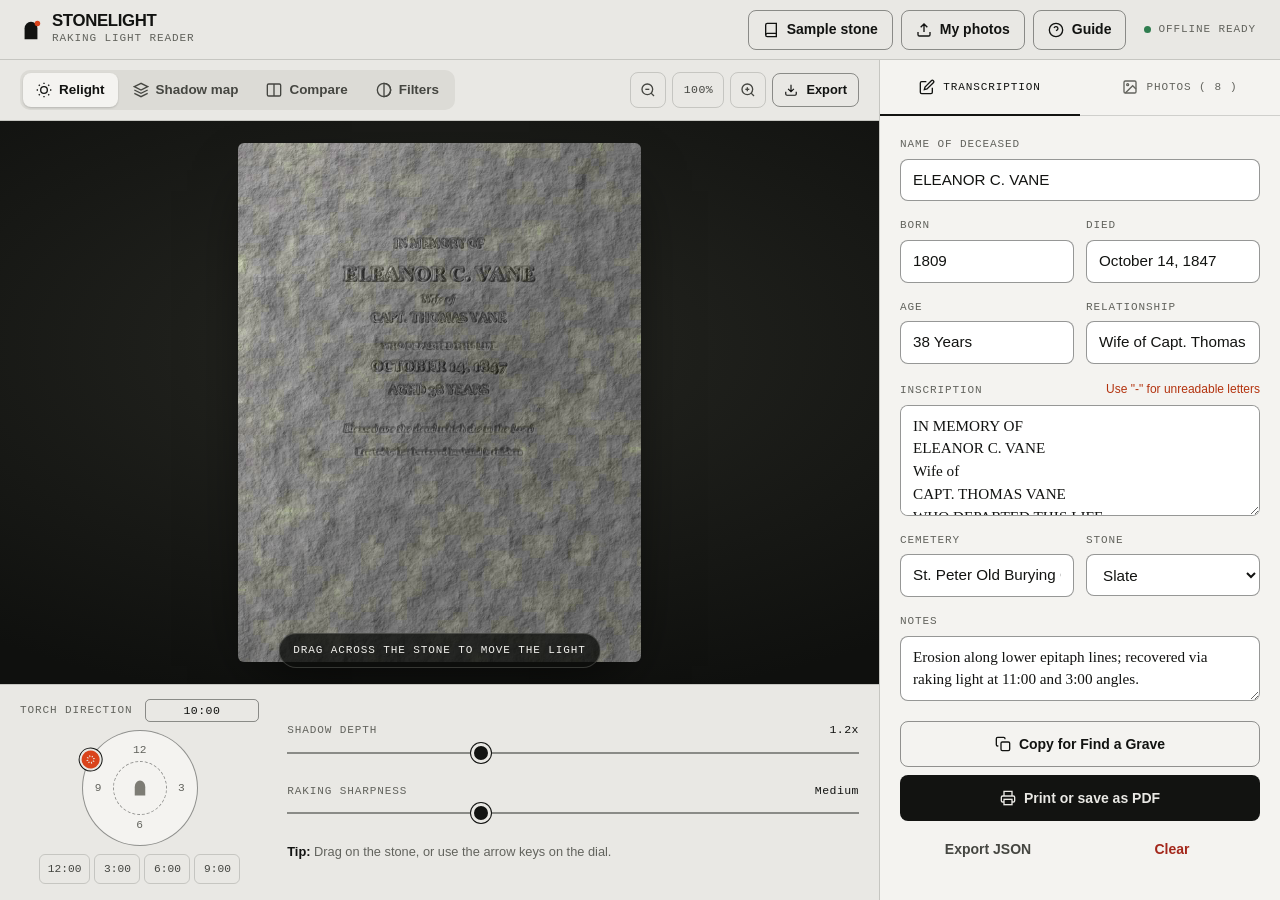
==== commit b36b7682: "Add logo as favicon and README mark; fix torch dial shifting and text selection" ====
--- a/app.html
+++ b/app.html
@@ -6,6 +6,7 @@
   <title>Stonelight - Raking light reader</title>
   <link rel="icon" type="image/svg+xml" href="favicon.svg">
   <link rel="alternate icon" href="favicon.ico">
+  <link rel="apple-touch-icon" href="icons/icon-192.png">
   <link rel="manifest" href="manifest.webmanifest">
   <meta name="theme-color" content="#e9e8e4">
   <link rel="stylesheet" href="css/base.css">
--- a/css/app.css
+++ b/css/app.css
@@ -394,6 +394,8 @@
   align-items: center;
   gap: 8px;
   flex-shrink: 0;
+  user-select: none;
+  -webkit-user-select: none;
 }
 
 .dial-header {
@@ -425,9 +427,12 @@
 }
 
 .angle-badge {
+  min-width: calc(14ch + 18px);
   padding: 2px 7px;
   border: 1px solid var(--line-strong);
   border-radius: 5px;
+  text-align: center;
+  white-space: nowrap;
 }
 
 .clock-dial {
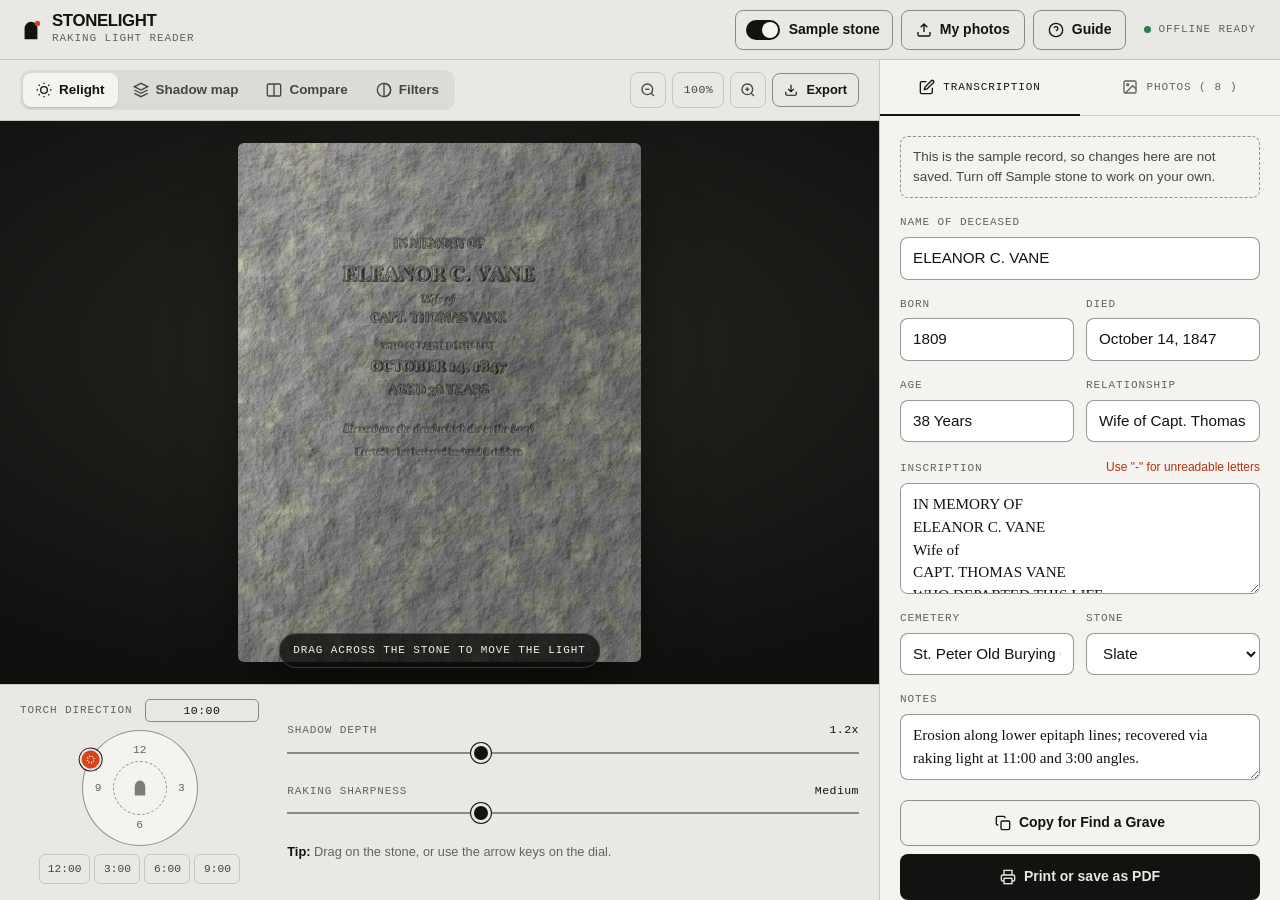
==== commit ec0ef9a1: "Add sample stone switch with separate workspaces; redesign README with demo animation" ====
--- a/app.html
+++ b/app.html
@@ -28,13 +28,11 @@
     </a>
 
     <div class="header-actions">
-      <button id="btn-load-sample" class="btn btn-secondary" title="Load calibrated reference sample stone">
-        <svg viewBox="0 0 24 24" width="16" height="16" fill="none" stroke="currentColor" stroke-width="2">
-          <path d="M4 19.5A2.5 2.5 0 0 1 6.5 17H20"/>
-          <path d="M6.5 2H20v20H6.5A2.5 2.5 0 0 1 4 19.5v-15A2.5 2.5 0 0 1 6.5 2z"/>
-        </svg>
-        Sample stone
-      </button>
+      <label class="switch" for="toggle-sample" title="Show or hide the sample stone. Your own work is kept separately.">
+        <input type="checkbox" id="toggle-sample" role="switch" checked>
+        <span class="switch-track" aria-hidden="true"><span class="switch-thumb"></span></span>
+        <span class="switch-label">Sample<span class="switch-label-rest"> stone</span></span>
+      </label>
       <button id="btn-open-upload" class="btn btn-secondary">
         <svg viewBox="0 0 24 24" width="16" height="16" fill="none" stroke="currentColor" stroke-width="2">
           <path d="M21 15v4a2 2 0 0 1-2 2H5a2 2 0 0 1-2-2v-4M17 8l-5-5-5 5M12 3v12"/>
@@ -126,6 +124,12 @@
         <canvas id="main-canvas" width="840" height="1080"></canvas>
         <p id="stage-hint" class="stage-hint">Drag across the stone to move the light</p>
 
+        <div id="empty-state" class="empty-state hidden">
+          <p class="empty-title">Your stone goes here</p>
+          <p class="empty-sub">Add 4 to 8 torch photos of one stone to start. Your photos and transcription are kept apart from the sample.</p>
+          <button type="button" id="btn-empty-add" class="btn btn-primary">Add my photos</button>
+        </div>
+
         <div id="compare-overlay" class="compare-overlay hidden">
           <div class="compare-divider" id="compare-handle">
             <div class="divider-line"></div>
@@ -256,6 +260,7 @@
       <div class="sidebar-content">
         <div id="side-pane-transcribe" class="side-pane active">
           <form id="transcription-form" class="card-form">
+            <p id="sample-note" class="sample-note">This is the sample record, so changes here are not saved. Turn off Sample stone to work on your own.</p>
             <div class="form-group">
               <label for="f-name">Name of deceased</label>
               <input type="text" id="f-name" class="form-input" placeholder="e.g. ELEANOR C. VANE" value="ELEANOR C. VANE">
@@ -359,9 +364,8 @@
 
           <div class="photo-tools">
             <button id="btn-auto-angles" class="btn btn-secondary btn-sm" title="Analyze brightness centroid to estimate torch angles">
-              Auto-Detect Angles
+              Detect angles
             </button>
-            <button id="btn-reset-photos" class="btn btn-subtle btn-sm text-danger">Reset to Sample</button>
           </div>
 
           <div id="photo-warning-box" class="warning-banner hidden"></div>
--- a/css/app.css
+++ b/css/app.css
@@ -114,6 +114,76 @@
 
 .text-danger {
   color: #a3271b;
+}
+
+.switch {
+  position: relative;
+  display: inline-flex;
+  align-items: center;
+  justify-content: center;
+  gap: 9px;
+  min-height: 40px;
+  padding: 0 12px 0 10px;
+  border: 1px solid var(--line-strong);
+  border-radius: 8px;
+  font-size: 0.875rem;
+  font-weight: 600;
+  white-space: nowrap;
+  cursor: pointer;
+  user-select: none;
+  -webkit-user-select: none;
+  transition: background-color 160ms ease, border-color 160ms ease;
+}
+
+.switch:hover {
+  background-color: rgba(18, 19, 17, 0.06);
+  border-color: var(--ink);
+}
+
+.switch input {
+  position: absolute;
+  width: 1px;
+  height: 1px;
+  opacity: 0;
+  pointer-events: none;
+}
+
+.switch-track {
+  position: relative;
+  flex-shrink: 0;
+  width: 34px;
+  height: 20px;
+  border-radius: 999px;
+  background-color: var(--stone);
+  transition: background-color 200ms ease;
+}
+
+.switch-thumb {
+  position: absolute;
+  top: 2px;
+  left: 2px;
+  width: 16px;
+  height: 16px;
+  border-radius: 50%;
+  background-color: var(--paper-raised);
+  transition: transform 260ms var(--ease-out);
+}
+
+.switch input:checked + .switch-track {
+  background-color: var(--ink);
+}
+
+.switch input:checked + .switch-track .switch-thumb {
+  transform: translateX(14px);
+}
+
+.switch input:focus-visible + .switch-track {
+  outline: 2px solid var(--signal-deep);
+  outline-offset: 3px;
+}
+
+.switch input:disabled + .switch-track {
+  opacity: 0.6;
 }
 
 .icon-btn {
@@ -283,6 +353,43 @@
   opacity: 0;
 }
 
+.empty-state {
+  position: absolute;
+  inset: 0;
+  z-index: 15;
+  display: flex;
+  flex-direction: column;
+  align-items: center;
+  justify-content: center;
+  gap: 12px;
+  padding: 24px;
+  background-color: var(--night);
+  color: var(--on-night);
+  text-align: center;
+}
+
+.empty-title {
+  font-size: clamp(1.4rem, 3vw, 2.1rem);
+  font-weight: 700;
+  line-height: 1.1;
+  letter-spacing: -0.03em;
+}
+
+.empty-sub {
+  max-width: 40ch;
+  color: var(--on-night-soft);
+}
+
+.empty-state .btn-primary {
+  margin-top: 8px;
+  background-color: var(--on-night);
+  color: var(--ink);
+}
+
+.empty-state .btn-primary:hover {
+  background-color: #ffffff;
+}
+
 .compare-overlay {
   position: absolute;
   inset: 0;
@@ -682,6 +789,14 @@
   gap: 16px;
 }
 
+.sample-note {
+  padding: 10px 12px;
+  border: 1px dashed var(--line-strong);
+  border-radius: 8px;
+  font-size: 0.84rem;
+  color: var(--ink-soft);
+}
+
 .form-group {
   display: flex;
   flex-direction: column;
@@ -1183,8 +1298,13 @@
     width: 100%;
   }
 
-  .header-actions .btn {
+  .header-actions .btn,
+  .header-actions .switch {
     padding: 0 6px;
+  }
+
+  .switch-label-rest {
+    display: none;
   }
 
   .viewer-toolbar-tabs {
@@ -1242,7 +1362,8 @@
 
   #main-canvas,
   .btn,
-  .icon-btn {
+  .icon-btn,
+  .switch-thumb {
     transition: none;
   }
 
